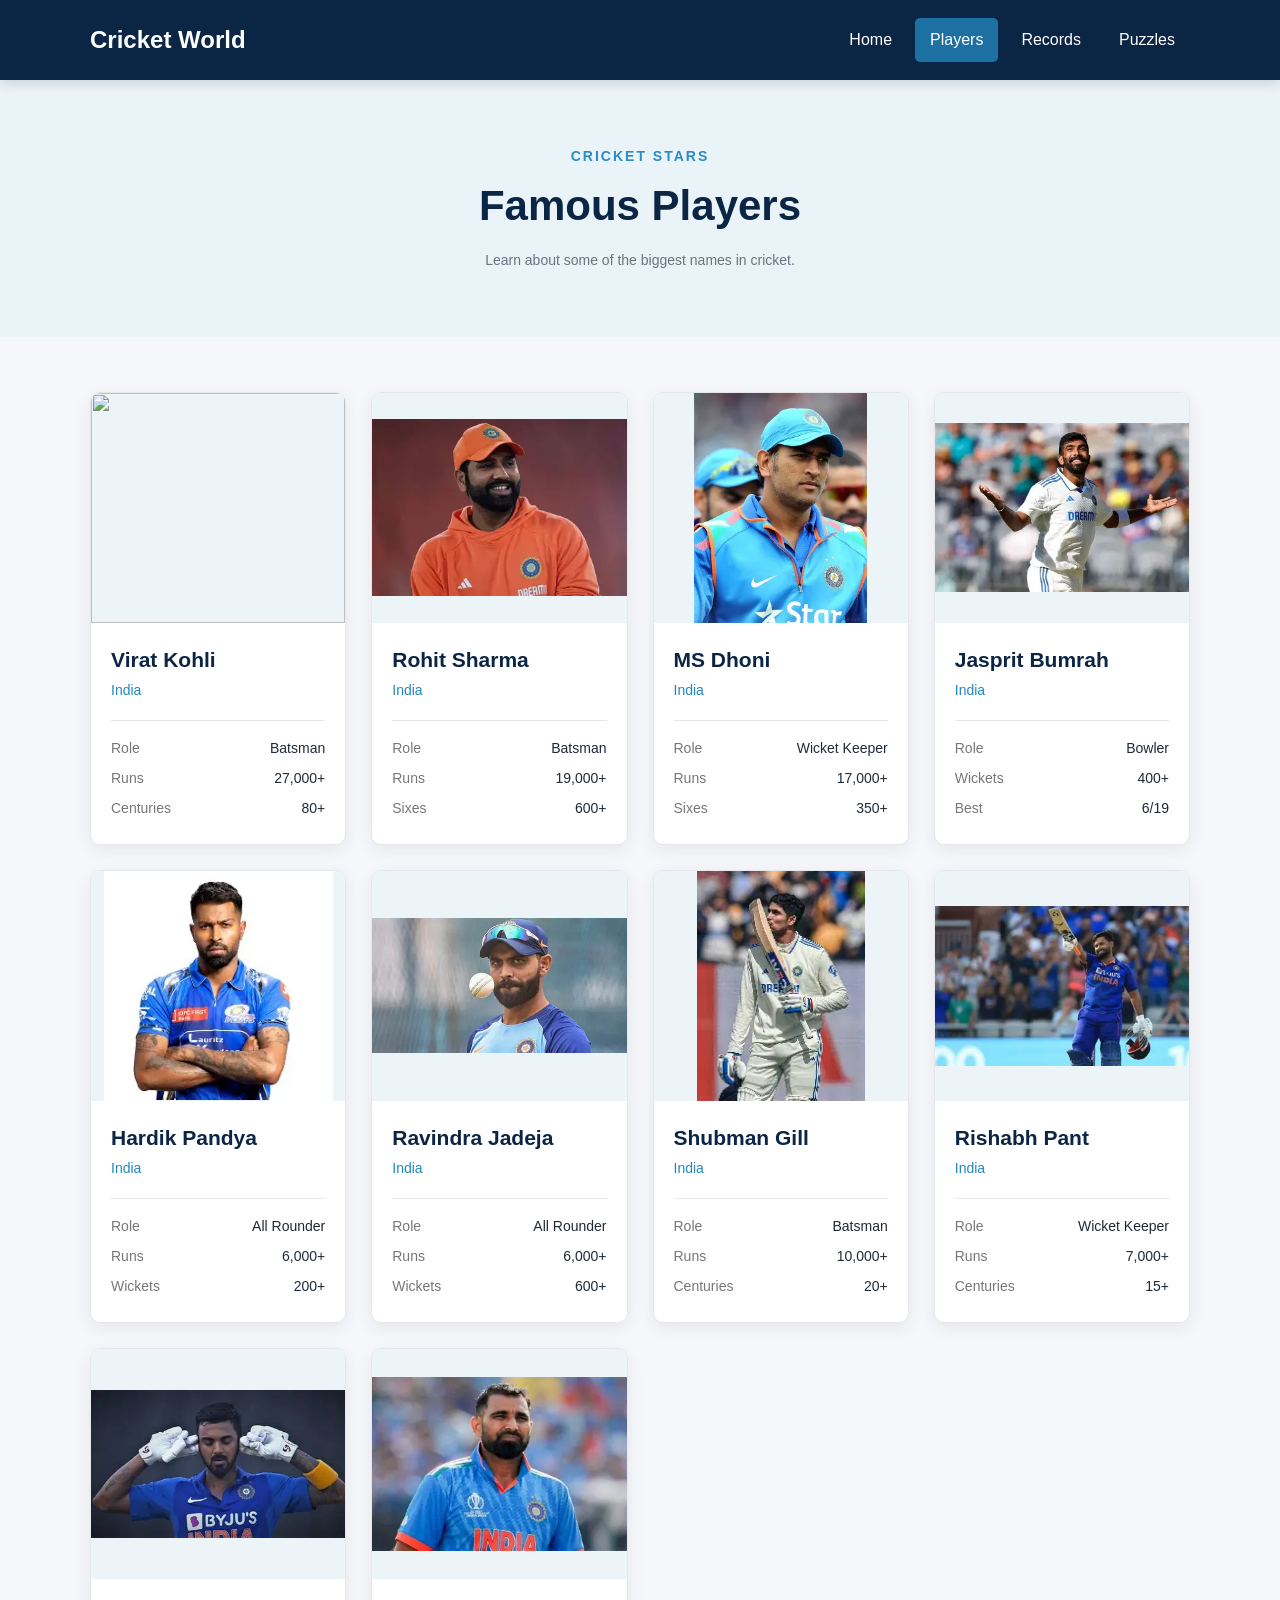
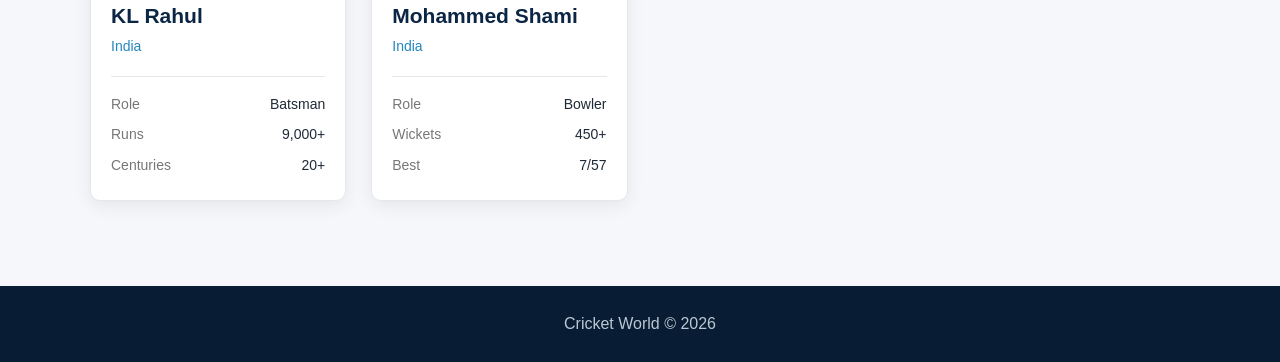
==== players.html @ af62dd67 "its Done broo!!" ====
<!DOCTYPE html>
<html>
<head>
    <title>Cricket Players</title>
    <meta name="viewport" content="width=device-width, initial-scale=1.0">
    <link rel="stylesheet" href="style.css">
</head>
<body>

    <nav class="navbar">
        <div class="nav-container">
            <h2>Cricket World</h2>

            <div class="nav-links">
                <a href="index.html">Home</a>
                <a href="players.html" class="active">Players</a>
                <a href="records.html">Records</a>
                <a href="puzzles.html">Puzzles</a>
            </div>
        </div>
    </nav>

    <section class="page-header">
        <p>CRICKET STARS</p>
        <h1>Famous Players</h1>
        <p>Learn about some of the biggest names in cricket.</p>
    </section>

    <main class="container">

        <div class="players-grid">

            <div class="player-card">
                <img src="https://documents.iplt20.com/ipl/IPLHeadshot2025/2.png">
                <div class="player-info">
                    <h2>Virat Kohli</h2>
                    <p class="country">India</p>
                    <div class="player-data">
                        <p><span>Role</span>Batsman</p>
                        <p><span>Runs</span>27,000+</p>
                        <p><span>Centuries</span>80+</p>
                    </div>
                </div>
            </div>

            <div class="player-card">
                <img src="OIP (1).webp">
                <div class="player-info">
                    <h2>Rohit Sharma</h2>
                    <p class="country">India</p>
                    <div class="player-data">
                        <p><span>Role</span>Batsman</p>
                        <p><span>Runs</span>19,000+</p>
                        <p><span>Sixes</span>600+</p>
                    </div>
                </div>
            </div>

            <div class="player-card">
                <img src="OIP.webp">
                <div class="player-info">
                    <h2>MS Dhoni</h2>
                    <p class="country">India</p>
                    <div class="player-data">
                        <p><span>Role</span>Wicket Keeper</p>
                        <p><span>Runs</span>17,000+</p>
                        <p><span>Sixes</span>350+</p>
                    </div>
                </div>
            </div>

            <div class="player-card">
                <img src="Bumrah.webp">
                <div class="player-info">
                    <h2>Jasprit Bumrah</h2>
                    <p class="country">India</p>
                    <div class="player-data">
                        <p><span>Role</span>Bowler</p>
                        <p><span>Wickets</span>400+</p>
                        <p><span>Best</span>6/19</p>
                    </div>
                </div>
            </div>

            <div class="player-card">
                <img src="Pandya.webp">
                <div class="player-info">
                    <h2>Hardik Pandya</h2>
                    <p class="country">India</p>
                    <div class="player-data">
                        <p><span>Role</span>All Rounder</p>
                        <p><span>Runs</span>6,000+</p>
                        <p><span>Wickets</span>200+</p>
                    </div>
                </div>
            </div>

            <div class="player-card">
                <img src="RavindraJadeja.webp">
                <div class="player-info">
                    <h2>Ravindra Jadeja</h2>
                    <p class="country">India</p>
                    <div class="player-data">
                        <p><span>Role</span>All Rounder</p>
                        <p><span>Runs</span>6,000+</p>
                        <p><span>Wickets</span>600+</p>
                    </div>
                </div>
            </div>

            <div class="player-card">
                <img src="Gill.webp">
                <div class="player-info">
                    <h2>Shubman Gill</h2>
                    <p class="country">India</p>
                    <div class="player-data">
                        <p><span>Role</span>Batsman</p>
                        <p><span>Runs</span>10,000+</p>
                        <p><span>Centuries</span>20+</p>
                    </div>
                </div>
            </div>

            <div class="player-card">
                <img src="Rishabh.webp">
                <div class="player-info">
                    <h2>Rishabh Pant</h2>
                    <p class="country">India</p>
                    <div class="player-data">
                        <p><span>Role</span>Wicket Keeper</p>
                        <p><span>Runs</span>7,000+</p>
                        <p><span>Centuries</span>15+</p>
                    </div>
                </div>
            </div>

            <div class="player-card">
                <img src="KlRahul.webp">
                <div class="player-info">
                    <h2>KL Rahul</h2>
                    <p class="country">India</p>
                    <div class="player-data">
                        <p><span>Role</span>Batsman</p>
                        <p><span>Runs</span>9,000+</p>
                        <p><span>Centuries</span>20+</p>
                    </div>
                </div>
            </div>

            <div class="player-card">
                <img src="Shami.webp">
                <div class="player-info">
                    <h2>Mohammed Shami</h2>
                    <p class="country">India</p>
                    <div class="player-data">
                        <p><span>Role</span>Bowler</p>
                        <p><span>Wickets</span>450+</p>
                        <p><span>Best</span>7/57</p>
                    </div>
                </div>
            </div>

        </div>

    </main>

    <footer>
        <p>Cricket World © 2026</p>
    </footer>

</body>
</html>
---- style.css ----
* {
    box-sizing: border-box;
    margin: 0;
    padding: 0;
}

body {
    font-family: Arial, sans-serif;
    background: #f5f7fa;
    color: #1f2937;
    line-height: 1.6;
}

.navbar {
    background: #0b2545;
    color: white;
    position: sticky;
    top: 0;
    z-index: 100;
    box-shadow: 0 3px 12px rgba(0, 0, 0, 0.15);
}

.nav-container {
    max-width: 1150px;
    margin: auto;
    padding: 18px 25px;
    display: flex;
    align-items: center;
    justify-content: space-between;
}

.nav-container h2 {
    font-size: 24px;
}

.nav-links {
    display: flex;
    gap: 8px;
}

.nav-links a {
    color: white;
    text-decoration: none;
    padding: 9px 15px;
    border-radius: 5px;
    transition: 0.3s;
}

.nav-links a:hover,
.nav-links .active {
    background: #1d70a2;
}

.hero {
    min-height: 520px;
    background: linear-gradient(
        rgba(11, 37, 69, 0.88),
        rgba(11, 37, 69, 0.88)
    ),
    url("https://images.unsplash.com/photo-1531415074968-036ba1b575da?auto=format&fit=crop&w=1600&q=80");

    background-size: cover;
    background-position: center;
    display: flex;
    align-items: center;
    justify-content: center;
    text-align: center;
    color: white;
    padding: 40px 20px;
}

.hero-content {
    max-width: 700px;
}

.small-title,
.section-heading p,
.page-header p {
    color: #2b8bc6;
    font-size: 14px;
    font-weight: bold;
    letter-spacing: 2px;
}

.hero .small-title {
    color: #78c5ef;
}

.hero h1 {
    font-size: 58px;
    margin: 10px 0;
}

.hero p:not(.small-title) {
    font-size: 18px;
    margin-bottom: 30px;
}

.button {
    display: inline-block;
    background: #2387bd;
    color: white;
    text-decoration: none;
    padding: 13px 25px;
    border-radius: 5px;
    font-weight: bold;
    transition: 0.3s;
}

.button:hover {
    background: #176b98;
}

.section {
    max-width: 1150px;
    margin: auto;
    padding: 70px 25px;
}

.section-heading {
    text-align: center;
    margin-bottom: 40px;
}

.section-heading h2 {
    font-size: 34px;
    margin-top: 5px;
}

.home-cards {
    display: grid;
    grid-template-columns: repeat(3, 1fr);
    gap: 25px;
}

.home-card {
    background: white;
    padding: 35px;
    border-radius: 10px;
    border: 1px solid #e5e7eb;
    box-shadow: 0 5px 20px rgba(0, 0, 0, 0.06);
    transition: 0.3s;
}

.home-card:hover {
    transform: translateY(-5px);
    box-shadow: 0 10px 25px rgba(0, 0, 0, 0.1);
}

.card-number {
    color: #2387bd;
    font-size: 14px;
    font-weight: bold;
    margin-bottom: 15px;
}

.home-card h3 {
    font-size: 24px;
    margin-bottom: 12px;
}

.home-card p {
    color: #6b7280;
    margin-bottom: 20px;
}

.home-card a {
    color: #176b98;
    text-decoration: none;
    font-weight: bold;
}

.page-header {
    background: #eaf3f8;
    text-align: center;
    padding: 65px 20px;
}

.page-header h1 {
    font-size: 42px;
    color: #0b2545;
    margin: 5px 0 10px;
}

.page-header > p:last-child {
    color: #6b7280;
    letter-spacing: 0;
    font-weight: normal;
}

.container {
    max-width: 1150px;
    margin: auto;
    padding: 55px 25px;
}

.players-grid {
    display: grid;
    grid-template-columns: repeat(4, 1fr);
    gap: 25px;
}

.player-card {
    background: white;
    border-radius: 10px;
    overflow: hidden;
    border: 1px solid #e5e7eb;
    box-shadow: 0 5px 18px rgba(0, 0, 0, 0.07);
    transition: 0.3s;
}

.player-card:hover {
    transform: translateY(-5px);
    box-shadow: 0 10px 25px rgba(0, 0, 0, 0.12);
}

.player-card img {
    width: 100%;
    height: 230px;
    object-fit: contain;
    background: #edf4f8;
    display: block;
}

.player-info {
    padding: 20px;
}

.player-info h2 {
    font-size: 21px;
    color: #0b2545;
    margin-bottom: 3px;
}

.country {
    color: #2387bd;
    font-size: 14px;
    margin-bottom: 18px;
}

.player-data {
    border-top: 1px solid #e5e7eb;
    padding-top: 12px;
}

.player-data p {
    display: flex;
    justify-content: space-between;
    font-size: 14px;
    padding: 4px 0;
}

.player-data span {
    color: #777;
}

.records-grid {
    display: grid;
    grid-template-columns: repeat(3, 1fr);
    gap: 25px;
}

.record-card {
    background: white;
    padding: 30px;
    border-radius: 10px;
    border: 1px solid #e5e7eb;
    box-shadow: 0 5px 18px rgba(0, 0, 0, 0.06);
    min-height: 220px;
}

.record-card span {
    color: #2387bd;
    font-weight: bold;
}

.record-card h2 {
    font-size: 21px;
    color: #0b2545;
    margin: 20px 0 8px;
}

.record-card h3 {
    color: #2387bd;
    margin-bottom: 10px;
}

.record-card p {
    color: #6b7280;
}

.stats-section {
    margin-top: 45px;
    display: grid;
    grid-template-columns: repeat(4, 1fr);
    background: #0b2545;
    color: white;
    border-radius: 10px;
    overflow: hidden;
}

.stat {
    text-align: center;
    padding: 30px 15px;
    border-right: 1px solid rgba(255, 255, 255, 0.15);
}

.stat:last-child {
    border-right: none;
}

.stat h2 {
    font-size: 32px;
    color: #78c5ef;
}

.stat p {
    font-size: 14px;
    color: #d5e3ec;
}

.puzzles-grid {
    display: grid;
    grid-template-columns: repeat(2, 1fr);
    gap: 25px;
}

.puzzle-card {
    background: white;
    padding: 30px;
    border-radius: 10px;
    border: 1px solid #e5e7eb;
    box-shadow: 0 5px 18px rgba(0, 0, 0, 0.06);
}

.question-number {
    color: #2387bd;
    font-size: 14px;
    font-weight: bold;
    margin-bottom: 15px;
}

.puzzle-card h2 {
    color: #0b2545;
    font-size: 21px;
    margin-bottom: 20px;
}

.options {
    display: grid;
    gap: 8px;
}

.options p {
    background: #f5f7fa;
    padding: 10px 15px;
    border-radius: 5px;
    color: #4b5563;
    transition: 0.2s;
}

.options p:hover {
    background: #e5f2f9;
    color: #0b5b82;
}

footer {
    background: #081c33;
    color: #b9c8d4;
    text-align: center;
    padding: 25px;
    margin-top: 30px;
}

@media (max-width: 1000px) {

    .players-grid {
        grid-template-columns: repeat(3, 1fr);
    }

    .records-grid {
        grid-template-columns: repeat(2, 1fr);
    }

    .home-cards {
        grid-template-columns: repeat(2, 1fr);
    }
}

@media (max-width: 750px) {

    .nav-container {
        flex-direction: column;
        gap: 15px;
    }

    .nav-links {
        flex-wrap: wrap;
        justify-content: center;
    }

    .nav-links a {
        padding: 8px 10px;
        font-size: 14px;
    }

    .hero {
        min-height: 450px;
    }

    .hero h1 {
        font-size: 42px;
    }

    .page-header h1 {
        font-size: 34px;
    }

    .players-grid {
        grid-template-columns: repeat(2, 1fr);
    }

    .records-grid {
        grid-template-columns: 1fr;
    }

    .puzzles-grid {
        grid-template-columns: 1fr;
    }

    .stats-section {
        grid-template-columns: repeat(2, 1fr);
    }

    .stat {
        border-bottom: 1px solid rgba(255, 255, 255, 0.15);
    }
}

@media (max-width: 500px) {

    .nav-container {
        padding: 15px;
    }

    .nav-container h2 {
        font-size: 21px;
    }

    .nav-links {
        width: 100%;
        gap: 3px;
    }

    .nav-links a {
        flex: 1;
        text-align: center;
        padding: 8px 5px;
        font-size: 13px;
    }

    .hero {
        min-height: 400px;
        padding: 30px 15px;
    }

    .hero h1 {
        font-size: 36px;
    }

    .hero p:not(.small-title) {
        font-size: 16px;
    }

    .section {
        padding: 50px 15px;
    }

    .section-heading h2 {
        font-size: 28px;
    }

    .home-cards {
        grid-template-columns: 1fr;
    }

    .container {
        padding: 35px 15px;
    }

    .players-grid {
        grid-template-columns: 1fr;
    }

    .player-card img {
        height: 250px;
    }

    .stats-section {
        grid-template-columns: 1fr 1fr;
    }

    .stat {
        padding: 22px 10px;
    }

    .stat h2 {
        font-size: 25px;
    }

    .puzzle-card,
    .record-card {
        padding: 22px;
    }
}
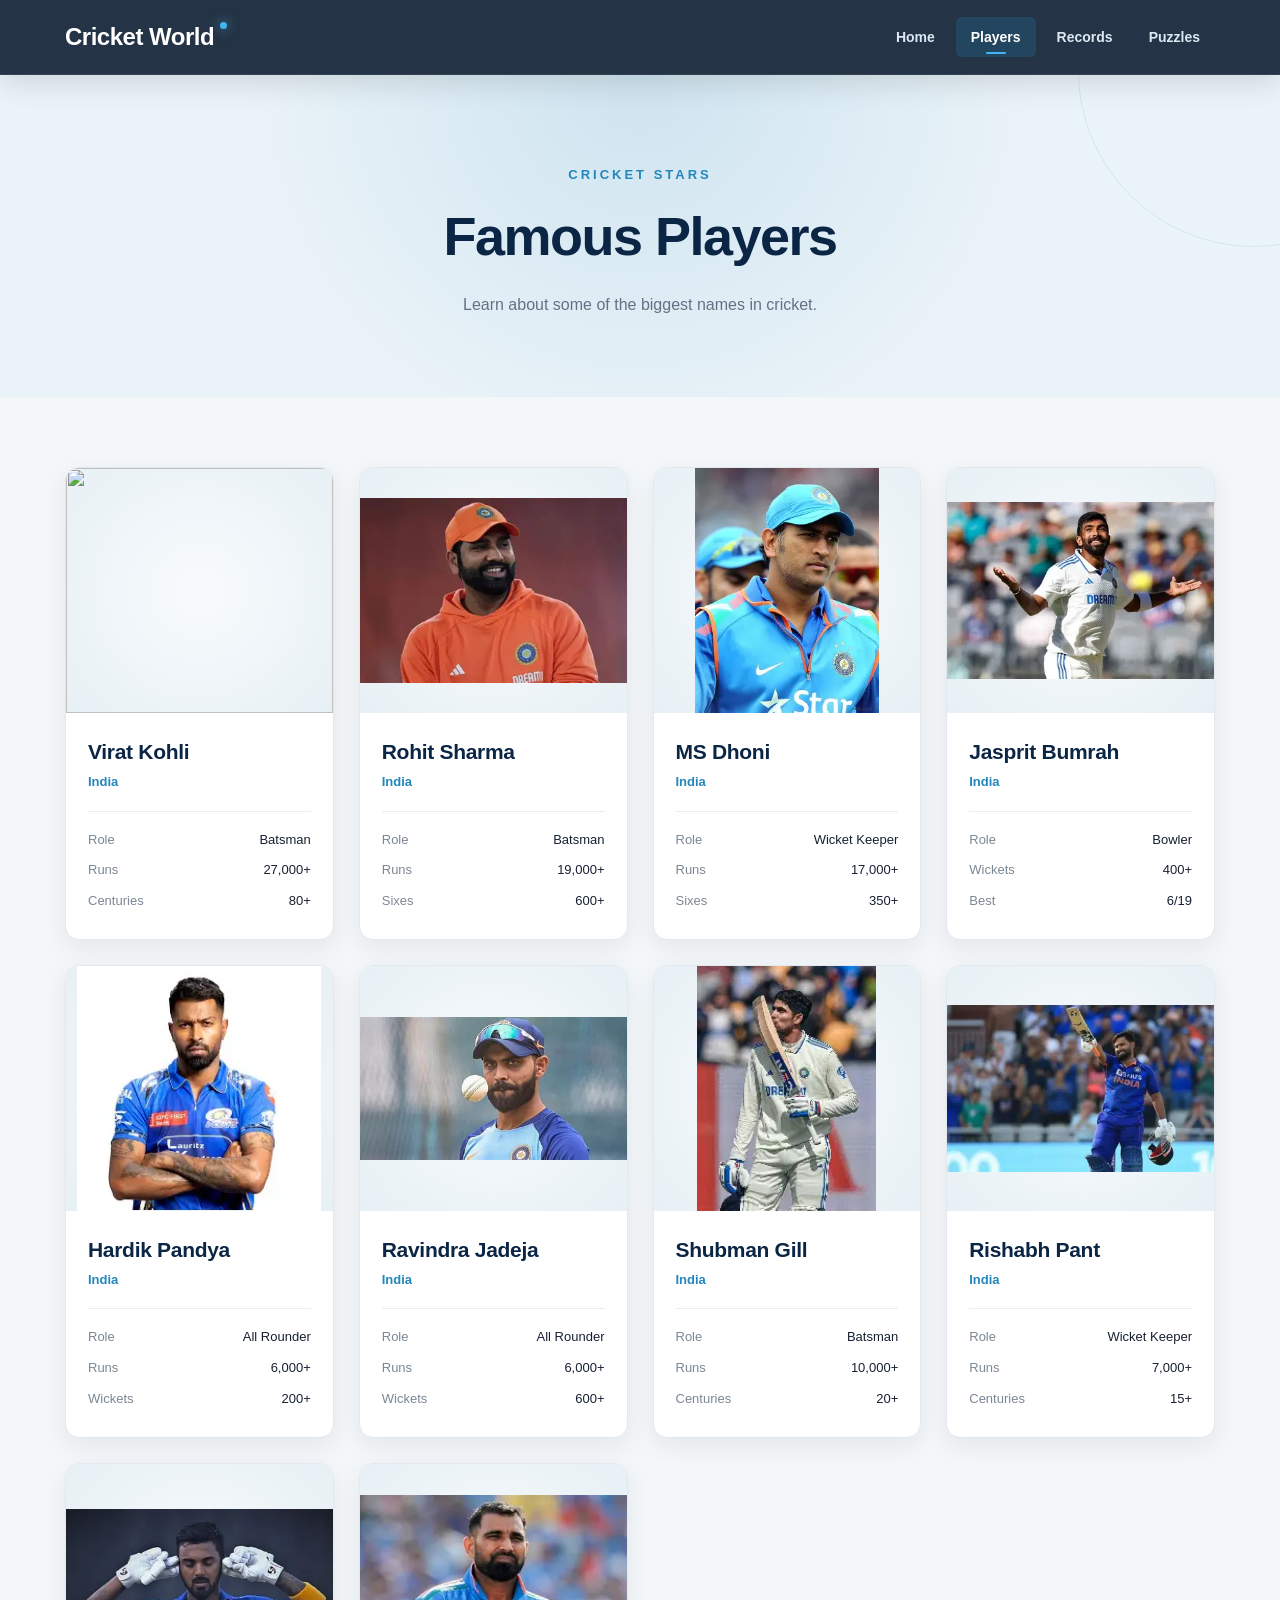
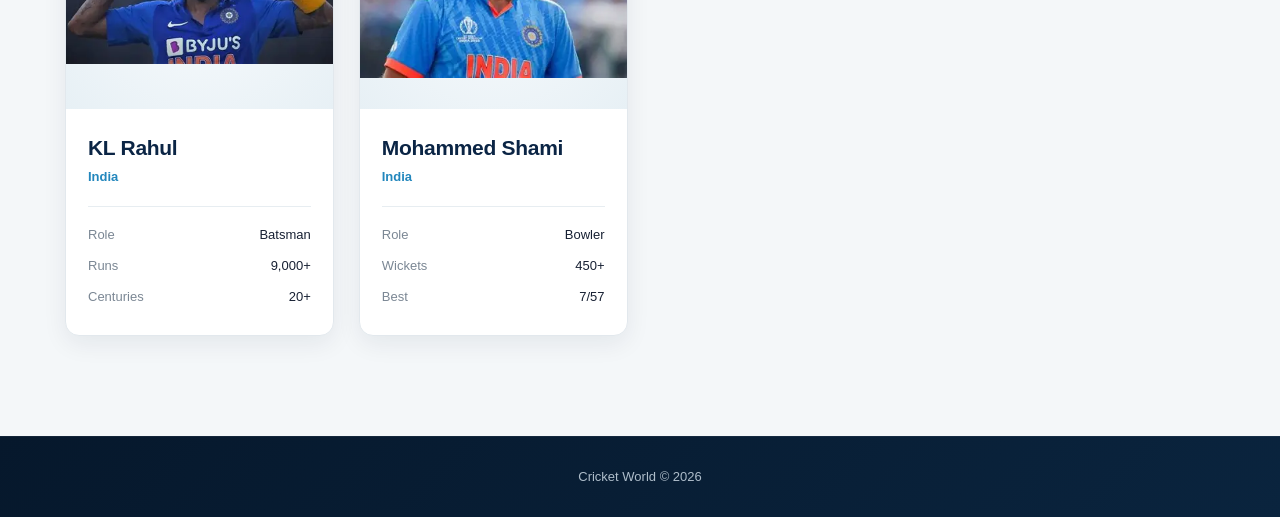
==== commit 0f83cc9f: "its updated version!!" ====
--- a/players.html
+++ b/players.html
@@ -167,6 +167,6 @@
     <footer>
         <p>Cricket World © 2026</p>
     </footer>
-
+<script src="script.js"></script>
 </body>
 </html>
--- a/style.css
+++ b/style.css
@@ -1,308 +1,754 @@
+
 * {
     box-sizing: border-box;
     margin: 0;
     padding: 0;
 }
 
+html {
+    scroll-behavior: smooth;
+}
+
 body {
     font-family: Arial, sans-serif;
-    background: #f5f7fa;
-    color: #1f2937;
+    background: #f4f7f9;
+    color: #172033;
     line-height: 1.6;
+    overflow-x: hidden;
+}
+
+::selection {
+    background: #2387bd;
+    color: white;
 }
 
 .navbar {
-    background: #0b2545;
-    color: white;
     position: sticky;
     top: 0;
-    z-index: 100;
-    box-shadow: 0 3px 12px rgba(0, 0, 0, 0.15);
+    z-index: 1000;
+
+    background: rgba(7, 24, 44, 0.88);
+    backdrop-filter: blur(14px);
+    -webkit-backdrop-filter: blur(14px);
+
+    border-bottom: 1px solid rgba(255, 255, 255, 0.08);
+
+    box-shadow: 0 8px 30px rgba(0, 0, 0, 0.12);
 }
 
 .nav-container {
-    max-width: 1150px;
+    max-width: 1200px;
     margin: auto;
-    padding: 18px 25px;
+    padding: 17px 25px;
+
     display: flex;
     align-items: center;
     justify-content: space-between;
 }
 
 .nav-container h2 {
+    color: white;
     font-size: 24px;
+    letter-spacing: -0.5px;
+    position: relative;
+}
+
+.nav-container h2::after {
+    content: "";
+    position: absolute;
+    width: 7px;
+    height: 7px;
+    background: #42b5ed;
+    border-radius: 50%;
+    right: -13px;
+    top: 4px;
+    box-shadow: 0 0 12px rgba(66, 181, 237, 0.8);
 }
 
 .nav-links {
     display: flex;
-    gap: 8px;
+    align-items: center;
+    gap: 6px;
 }
 
 .nav-links a {
+    position: relative;
+
+    color: #dce9f2;
+    text-decoration: none;
+
+    padding: 9px 15px;
+    border-radius: 6px;
+
+    font-size: 14px;
+    font-weight: 600;
+
+    transition:
+        color 0.3s ease,
+        background 0.3s ease,
+        transform 0.3s ease;
+}
+
+.nav-links a::after {
+    content: "";
+
+    position: absolute;
+    left: 50%;
+    bottom: 3px;
+
+    width: 0;
+    height: 2px;
+
+    background: #42b5ed;
+    border-radius: 10px;
+
+    transform: translateX(-50%);
+    transition: width 0.3s ease;
+}
+
+.nav-links a:hover {
     color: white;
-    text-decoration: none;
-    padding: 9px 15px;
-    border-radius: 5px;
-    transition: 0.3s;
-}
-
-.nav-links a:hover,
+    background: rgba(255, 255, 255, 0.07);
+}
+
+.nav-links a:hover::after {
+    width: 20px;
+}
+
 .nav-links .active {
-    background: #1d70a2;
+    color: white;
+    background: rgba(35, 135, 189, 0.22);
+}
+
+.nav-links .active::after {
+    width: 20px;
 }
 
 .hero {
-    min-height: 520px;
-    background: linear-gradient(
-        rgba(11, 37, 69, 0.88),
-        rgba(11, 37, 69, 0.88)
-    ),
-    url("https://images.unsplash.com/photo-1531415074968-036ba1b575da?auto=format&fit=crop&w=1600&q=80");
+    min-height: 600px;
+
+    position: relative;
+    isolation: isolate;
+
+    background:
+        linear-gradient(
+            90deg,
+            rgba(5, 20, 38, 0.72),
+            rgba(5, 20, 38, 0.35),
+            rgba(5, 20, 38, 0.62)
+        ),
+        url("Pitchh.webp");
 
     background-size: cover;
     background-position: center;
+    background-repeat: no-repeat;
+
     display: flex;
     align-items: center;
     justify-content: center;
+
     text-align: center;
     color: white;
-    padding: 40px 20px;
+
+    padding: 60px 20px;
+
+    overflow: hidden;
+
+    animation: heroAppear 1s ease both;
+}
+
+.hero::before {
+    content: "";
+
+    position: absolute;
+    inset: 0;
+
+    background:
+        radial-gradient(
+            circle at center,
+            transparent 15%,
+            rgba(3, 14, 28, 0.22) 70%,
+            rgba(3, 14, 28, 0.5)
+        );
+
+    z-index: -1;
+}
+
+.hero::after {
+    content: "";
+
+    position: absolute;
+    left: 0;
+    right: 0;
+    bottom: 0;
+
+    height: 160px;
+
+    background: linear-gradient(
+        transparent,
+        #f4f7f9
+    );
+
+    z-index: -1;
 }
 
 .hero-content {
-    max-width: 700px;
-}
-
-.small-title,
-.section-heading p,
-.page-header p {
-    color: #2b8bc6;
-    font-size: 14px;
+    max-width: 800px;
+
+    animation: heroContent 1s ease 0.15s both;
+}
+
+.small-title {
+    color: #75d0ff;
+    font-size: 13px;
     font-weight: bold;
-    letter-spacing: 2px;
-}
-
-.hero .small-title {
-    color: #78c5ef;
+    letter-spacing: 4px;
+    margin-bottom: 12px;
 }
 
 .hero h1 {
-    font-size: 58px;
-    margin: 10px 0;
+    font-size: clamp(46px, 7vw, 78px);
+    line-height: 1;
+    letter-spacing: -2px;
+    margin-bottom: 22px;
+
+    text-shadow:
+        0 5px 30px rgba(0, 0, 0, 0.35);
 }
 
 .hero p:not(.small-title) {
+    max-width: 620px;
+    margin: 0 auto 32px;
+
+    color: #e5eef4;
     font-size: 18px;
-    margin-bottom: 30px;
-}
-
+    line-height: 1.7;
+}
 .button {
+    position: relative;
     display: inline-block;
+
+    overflow: hidden;
+
     background: #2387bd;
     color: white;
+
     text-decoration: none;
-    padding: 13px 25px;
-    border-radius: 5px;
+
+    padding: 14px 28px;
+    border-radius: 7px;
+
     font-weight: bold;
-    transition: 0.3s;
+    font-size: 15px;
+
+    box-shadow:
+        0 8px 25px rgba(35, 135, 189, 0.3);
+
+    transition:
+        transform 0.3s ease,
+        box-shadow 0.3s ease,
+        background 0.3s ease;
+}
+
+.button::before {
+    content: "";
+
+    position: absolute;
+
+    top: 0;
+    left: -100%;
+
+    width: 100%;
+    height: 100%;
+
+    background: linear-gradient(
+        90deg,
+        transparent,
+        rgba(255, 255, 255, 0.22),
+        transparent
+    );
+
+    transition: left 0.5s ease;
 }
 
 .button:hover {
-    background: #176b98;
+    background: #2b9bd3;
+
+    transform: translateY(-4px);
+
+    box-shadow:
+        0 14px 35px rgba(35, 135, 189, 0.4);
+}
+
+.button:hover::before {
+    left: 100%;
 }
 
 .section {
-    max-width: 1150px;
+    max-width: 1200px;
     margin: auto;
-    padding: 70px 25px;
+    padding: 85px 25px;
 }
 
 .section-heading {
     text-align: center;
-    margin-bottom: 40px;
+    margin-bottom: 48px;
+}
+
+.section-heading p,
+.page-header > p:first-child {
+    color: #2387bd;
+
+    font-size: 13px;
+    font-weight: bold;
+
+    letter-spacing: 3px;
 }
 
 .section-heading h2 {
-    font-size: 34px;
-    margin-top: 5px;
-}
+    color: #0b2545;
+
+    font-size: clamp(30px, 4vw, 42px);
+
+    margin-top: 8px;
+    letter-spacing: -1px;
+}
+
 
 .home-cards {
     display: grid;
     grid-template-columns: repeat(3, 1fr);
-    gap: 25px;
+    gap: 28px;
 }
 
 .home-card {
-    background: white;
-    padding: 35px;
-    border-radius: 10px;
-    border: 1px solid #e5e7eb;
-    box-shadow: 0 5px 20px rgba(0, 0, 0, 0.06);
-    transition: 0.3s;
+    position: relative;
+
+    background: rgba(255, 255, 255, 0.95);
+
+    padding: 36px;
+
+    border-radius: 14px;
+
+    border: 1px solid #e3e9ee;
+
+    box-shadow:
+        0 10px 35px rgba(15, 35, 55, 0.06);
+
+    overflow: hidden;
+
+    transition:
+        transform 0.4s ease,
+        box-shadow 0.4s ease,
+        border-color 0.4s ease;
+}
+
+.home-card::before {
+    content: "";
+
+    position: absolute;
+
+    left: 0;
+    top: 0;
+
+    width: 100%;
+    height: 3px;
+
+    background: linear-gradient(
+        90deg,
+        #2387bd,
+        #62c6ef
+    );
+
+    transform: scaleX(0);
+    transform-origin: left;
+
+    transition: transform 0.4s ease;
 }
 
 .home-card:hover {
-    transform: translateY(-5px);
-    box-shadow: 0 10px 25px rgba(0, 0, 0, 0.1);
+    transform: translateY(-9px);
+
+    border-color: #c8e5f3;
+
+    box-shadow:
+        0 20px 45px rgba(15, 35, 55, 0.12);
+}
+
+.home-card:hover::before {
+    transform: scaleX(1);
 }
 
 .card-number {
     color: #2387bd;
-    font-size: 14px;
+
+    font-size: 13px;
     font-weight: bold;
-    margin-bottom: 15px;
+
+    letter-spacing: 2px;
+
+    margin-bottom: 18px;
 }
 
 .home-card h3 {
-    font-size: 24px;
+    color: #0b2545;
+
+    font-size: 25px;
+
     margin-bottom: 12px;
 }
 
 .home-card p {
     color: #6b7280;
-    margin-bottom: 20px;
+
+    margin-bottom: 22px;
+
+    line-height: 1.7;
 }
 
 .home-card a {
     color: #176b98;
+
     text-decoration: none;
+
     font-weight: bold;
-}
+    font-size: 14px;
+
+    transition:
+        color 0.3s ease,
+        letter-spacing 0.3s ease;
+}
+
+.home-card a:hover {
+    color: #2387bd;
+    letter-spacing: 0.5px;
+}
+
 
 .page-header {
-    background: #eaf3f8;
+    position: relative;
+
+    background:
+        radial-gradient(
+            circle at 50% 0%,
+            rgba(35, 135, 189, 0.14),
+            transparent 55%
+        ),
+        #eaf3f8;
+
     text-align: center;
-    padding: 65px 20px;
+
+    padding: 90px 20px 80px;
+
+    overflow: hidden;
+}
+
+.page-header::after {
+    content: "";
+
+    position: absolute;
+
+    width: 350px;
+    height: 350px;
+
+    right: -150px;
+    top: -180px;
+
+    border-radius: 50%;
+
+    border: 1px solid rgba(35, 135, 189, 0.12);
 }
 
 .page-header h1 {
-    font-size: 42px;
     color: #0b2545;
-    margin: 5px 0 10px;
+
+    font-size: clamp(36px, 5vw, 54px);
+
+    margin: 7px 0 12px;
+
+    letter-spacing: -1.5px;
 }
 
 .page-header > p:last-child {
-    color: #6b7280;
+    color: #667085;
+
     letter-spacing: 0;
+
     font-weight: normal;
+
+    font-size: 16px;
 }
 
 .container {
-    max-width: 1150px;
+    max-width: 1200px;
+
     margin: auto;
-    padding: 55px 25px;
-}
+
+    padding: 70px 25px;
+}
+
 
 .players-grid {
     display: grid;
+
     grid-template-columns: repeat(4, 1fr);
+
     gap: 25px;
 }
 
+
 .player-card {
+    position: relative;
+
     background: white;
-    border-radius: 10px;
+
+    border-radius: 14px;
+
     overflow: hidden;
-    border: 1px solid #e5e7eb;
-    box-shadow: 0 5px 18px rgba(0, 0, 0, 0.07);
-    transition: 0.3s;
+
+    border: 1px solid #e2e8ed;
+
+    box-shadow:
+        0 8px 25px rgba(10, 30, 50, 0.07);
+
+    transition:
+        transform 0.45s cubic-bezier(0.2, 0.8, 0.2, 1),
+        box-shadow 0.45s ease,
+        border-color 0.45s ease;
+
+    animation: cardAppear 0.7s ease both;
 }
 
 .player-card:hover {
-    transform: translateY(-5px);
-    box-shadow: 0 10px 25px rgba(0, 0, 0, 0.12);
+    transform: translateY(-10px);
+
+    border-color: #b8dceb;
+
+    box-shadow:
+        0 22px 45px rgba(10, 30, 50, 0.14);
 }
 
 .player-card img {
     width: 100%;
-    height: 230px;
+    height: 245px;
+
     object-fit: contain;
-    background: #edf4f8;
+
+    background:
+        radial-gradient(
+            circle at center,
+            #f8fbfd,
+            #e7f0f5
+        );
+
     display: block;
+
+    transition:
+        transform 0.6s cubic-bezier(0.2, 0.8, 0.2, 1),
+        filter 0.5s ease;
+}
+
+.player-card:hover img {
+    transform: scale(1.08);
+
+    filter: brightness(1.04);
 }
 
 .player-info {
-    padding: 20px;
+    position: relative;
+
+    padding: 22px;
 }
 
 .player-info h2 {
+    color: #0b2545;
+
     font-size: 21px;
-    color: #0b2545;
+
     margin-bottom: 3px;
+
+    letter-spacing: -0.3px;
 }
 
 .country {
     color: #2387bd;
-    font-size: 14px;
+
+    font-size: 13px;
+
+    font-weight: bold;
+
     margin-bottom: 18px;
 }
 
 .player-data {
-    border-top: 1px solid #e5e7eb;
-    padding-top: 12px;
+    border-top: 1px solid #e7edf1;
+
+    padding-top: 13px;
 }
 
 .player-data p {
     display: flex;
+
     justify-content: space-between;
-    font-size: 14px;
-    padding: 4px 0;
+
+    gap: 15px;
+
+    font-size: 13px;
+
+    padding: 5px 0;
+
+    transition:
+        color 0.25s ease,
+        transform 0.25s ease;
+}
+
+.player-card:hover .player-data p {
+    transform: translateX(2px);
 }
 
 .player-data span {
-    color: #777;
+    color: #7b8794;
 }
 
 .records-grid {
     display: grid;
+
     grid-template-columns: repeat(3, 1fr);
+
     gap: 25px;
 }
 
 .record-card {
+    position: relative;
+
     background: white;
-    padding: 30px;
-    border-radius: 10px;
-    border: 1px solid #e5e7eb;
-    box-shadow: 0 5px 18px rgba(0, 0, 0, 0.06);
-    min-height: 220px;
+
+    padding: 32px;
+
+    border-radius: 14px;
+
+    border: 1px solid #e3e9ee;
+
+    box-shadow:
+        0 8px 25px rgba(10, 30, 50, 0.06);
+
+    min-height: 235px;
+
+    overflow: hidden;
+
+    transition:
+        transform 0.4s ease,
+        box-shadow 0.4s ease,
+        border-color 0.4s ease;
+}
+
+.record-card::after {
+    content: "";
+
+    position: absolute;
+
+    width: 100px;
+    height: 100px;
+
+    right: -45px;
+    bottom: -45px;
+
+    border-radius: 50%;
+
+    background: rgba(35, 135, 189, 0.08);
+
+    transition:
+        transform 0.5s ease,
+        background 0.5s ease;
+}
+
+.record-card:hover {
+    transform: translateY(-8px);
+
+    border-color: #c4e3f1;
+
+    box-shadow:
+        0 20px 40px rgba(10, 30, 50, 0.11);
+}
+
+.record-card:hover::after {
+    transform: scale(2.4);
+
+    background: rgba(35, 135, 189, 0.05);
 }
 
 .record-card span {
     color: #2387bd;
+
     font-weight: bold;
+
+    font-size: 13px;
+
+    letter-spacing: 2px;
 }
 
 .record-card h2 {
+    color: #0b2545;
+
     font-size: 21px;
-    color: #0b2545;
+
     margin: 20px 0 8px;
 }
 
 .record-card h3 {
     color: #2387bd;
+
+    font-size: 16px;
+
     margin-bottom: 10px;
 }
 
 .record-card p {
     color: #6b7280;
+
+    font-size: 14px;
 }
 
 .stats-section {
-    margin-top: 45px;
+    margin-top: 55px;
+
     display: grid;
+
     grid-template-columns: repeat(4, 1fr);
-    background: #0b2545;
+
+    background:
+        linear-gradient(
+            135deg,
+            #081f39,
+            #0b3154
+        );
+
     color: white;
-    border-radius: 10px;
+
+    border-radius: 16px;
+
     overflow: hidden;
+
+    box-shadow:
+        0 20px 45px rgba(8, 31, 57, 0.18);
 }
 
 .stat {
+    position: relative;
+
     text-align: center;
-    padding: 30px 15px;
-    border-right: 1px solid rgba(255, 255, 255, 0.15);
+
+    padding: 34px 15px;
+
+    border-right: 1px solid rgba(255, 255, 255, 0.1);
+
+    transition:
+        background 0.35s ease,
+        transform 0.35s ease;
+}
+
+.stat:hover {
+    background: rgba(255, 255, 255, 0.04);
 }
 
 .stat:last-child {
@@ -310,67 +756,210 @@
 }
 
 .stat h2 {
-    font-size: 32px;
-    color: #78c5ef;
+    font-size: 36px;
+
+    color: #72cdf5;
+
+    letter-spacing: -1px;
+
+    margin-bottom: 4px;
 }
 
 .stat p {
-    font-size: 14px;
-    color: #d5e3ec;
-}
+    font-size: 13px;
+
+    color: #d2e1eb;
+}
+
 
 .puzzles-grid {
     display: grid;
+
     grid-template-columns: repeat(2, 1fr);
+
     gap: 25px;
 }
 
 .puzzle-card {
+    position: relative;
+
     background: white;
-    padding: 30px;
-    border-radius: 10px;
-    border: 1px solid #e5e7eb;
-    box-shadow: 0 5px 18px rgba(0, 0, 0, 0.06);
+
+    padding: 32px;
+
+    border-radius: 14px;
+
+    border: 1px solid #e3e9ee;
+
+    box-shadow:
+        0 8px 25px rgba(10, 30, 50, 0.06);
+
+    overflow: hidden;
+
+    transition:
+        transform 0.4s ease,
+        box-shadow 0.4s ease,
+        border-color 0.4s ease;
+}
+
+.puzzle-card::before {
+    content: "";
+
+    position: absolute;
+
+    left: 0;
+    top: 0;
+
+    width: 3px;
+    height: 100%;
+
+    background: linear-gradient(
+        #2387bd,
+        #62c6ef
+    );
+
+    transform: scaleY(0);
+
+    transform-origin: top;
+
+    transition: transform 0.4s ease;
+}
+
+.puzzle-card:hover {
+    transform: translateY(-7px);
+
+    border-color: #c5e3f0;
+
+    box-shadow:
+        0 18px 40px rgba(10, 30, 50, 0.1);
+}
+
+.puzzle-card:hover::before {
+    transform: scaleY(1);
 }
 
 .question-number {
     color: #2387bd;
-    font-size: 14px;
+
+    font-size: 13px;
+
     font-weight: bold;
+
+    letter-spacing: 1px;
+
     margin-bottom: 15px;
 }
 
 .puzzle-card h2 {
     color: #0b2545;
+
     font-size: 21px;
-    margin-bottom: 20px;
+
+    line-height: 1.4;
+
+    margin-bottom: 22px;
 }
 
 .options {
     display: grid;
-    gap: 8px;
+
+    gap: 9px;
 }
 
 .options p {
-    background: #f5f7fa;
-    padding: 10px 15px;
-    border-radius: 5px;
+    position: relative;
+
+    background: #f5f8fa;
+
+    border: 1px solid transparent;
+
+    padding: 11px 15px;
+
+    border-radius: 7px;
+
     color: #4b5563;
-    transition: 0.2s;
+
+    font-size: 14px;
+
+    cursor: pointer;
+
+    transition:
+        transform 0.25s ease,
+        background 0.25s ease,
+        border-color 0.25s ease,
+        color 0.25s ease;
 }
 
 .options p:hover {
-    background: #e5f2f9;
+    background: #eaf6fc;
+
+    border-color: #b9dfee;
+
     color: #0b5b82;
-}
+
+    transform: translateX(6px);
+}
+
 
 footer {
-    background: #081c33;
-    color: #b9c8d4;
+    background:
+        linear-gradient(
+            135deg,
+            #06182c,
+            #0a243e
+        );
+
+    color: #aebdca;
+
     text-align: center;
-    padding: 25px;
+
+    padding: 30px 20px;
+
     margin-top: 30px;
-}
+
+    border-top: 1px solid rgba(255, 255, 255, 0.05);
+}
+
+footer p {
+    font-size: 13px;
+}
+
+
+@keyframes heroAppear {
+    from {
+        opacity: 0;
+    }
+
+    to {
+        opacity: 1;
+    }
+}
+
+@keyframes heroContent {
+    from {
+        opacity: 0;
+        transform: translateY(25px);
+    }
+
+    to {
+        opacity: 1;
+        transform: translateY(0);
+    }
+}
+
+@keyframes cardAppear {
+    from {
+        opacity: 0;
+        transform: translateY(20px);
+    }
+
+    to {
+        opacity: 1;
+        transform: translateY(0);
+    }
+}
+
+
 
 @media (max-width: 1000px) {
 
@@ -385,131 +974,209 @@
     .home-cards {
         grid-template-columns: repeat(2, 1fr);
     }
+
+    .hero {
+        min-height: 560px;
+    }
 }
 
 @media (max-width: 750px) {
 
     .nav-container {
         flex-direction: column;
+
         gap: 15px;
+
+        padding: 15px 20px;
     }
 
     .nav-links {
         flex-wrap: wrap;
+
         justify-content: center;
     }
 
     .nav-links a {
-        padding: 8px 10px;
-        font-size: 14px;
+        padding: 8px 11px;
+
+        font-size: 13px;
+    }
+
+    .hero {
+        min-height: 500px;
+
+        padding: 50px 20px;
+
+        background-position: center;
+    }
+
+    .hero h1 {
+        font-size: 48px;
+
+        letter-spacing: -1.5px;
+    }
+
+    .hero p:not(.small-title) {
+        font-size: 16px;
+    }
+
+    .page-header {
+        padding: 70px 20px;
+    }
+
+    .players-grid {
+        grid-template-columns: repeat(2, 1fr);
+    }
+
+    .records-grid {
+        grid-template-columns: 1fr;
+    }
+
+    .puzzles-grid {
+        grid-template-columns: 1fr;
+    }
+
+    .stats-section {
+        grid-template-columns: repeat(2, 1fr);
+    }
+
+    .stat {
+        border-bottom: 1px solid rgba(255, 255, 255, 0.1);
+    }
+
+    .stat:nth-child(2) {
+        border-right: none;
+    }
+
+    .section {
+        padding: 65px 20px;
+    }
+
+    .container {
+        padding: 50px 20px;
+    }
+}
+@media (max-width: 500px) {
+
+    .nav-container {
+        padding: 14px 15px;
+    }
+
+    .nav-container h2 {
+        font-size: 21px;
+    }
+
+    .nav-links {
+        width: 100%;
+
+        gap: 3px;
+    }
+
+    .nav-links a {
+        flex: 1;
+
+        text-align: center;
+
+        padding: 8px 4px;
+
+        font-size: 12px;
     }
 
     .hero {
         min-height: 450px;
+
+        padding: 40px 15px;
     }
 
     .hero h1 {
-        font-size: 42px;
-    }
-
-    .page-header h1 {
-        font-size: 34px;
+        font-size: 39px;
+    }
+
+    .hero p:not(.small-title) {
+        font-size: 15px;
+
+        line-height: 1.6;
+    }
+
+    .small-title {
+        font-size: 11px;
+
+        letter-spacing: 3px;
+    }
+
+    .button {
+        padding: 12px 22px;
+
+        font-size: 14px;
+    }
+
+    .section {
+        padding: 55px 15px;
+    }
+
+    .section-heading {
+        margin-bottom: 35px;
+    }
+
+    .section-heading h2 {
+        font-size: 29px;
+    }
+
+    .home-cards {
+        grid-template-columns: 1fr;
+    }
+
+    .home-card {
+        padding: 28px;
+    }
+
+    .container {
+        padding: 40px 15px;
     }
 
     .players-grid {
-        grid-template-columns: repeat(2, 1fr);
+        grid-template-columns: 1fr;
+    }
+
+    .player-card img {
+        height: 270px;
     }
 
     .records-grid {
         grid-template-columns: 1fr;
     }
 
-    .puzzles-grid {
-        grid-template-columns: 1fr;
-    }
-
-    .stats-section {
-        grid-template-columns: repeat(2, 1fr);
-    }
-
-    .stat {
-        border-bottom: 1px solid rgba(255, 255, 255, 0.15);
-    }
-}
-
-@media (max-width: 500px) {
-
-    .nav-container {
-        padding: 15px;
-    }
-
-    .nav-container h2 {
-        font-size: 21px;
-    }
-
-    .nav-links {
-        width: 100%;
-        gap: 3px;
-    }
-
-    .nav-links a {
-        flex: 1;
-        text-align: center;
-        padding: 8px 5px;
-        font-size: 13px;
-    }
-
-    .hero {
-        min-height: 400px;
-        padding: 30px 15px;
-    }
-
-    .hero h1 {
-        font-size: 36px;
-    }
-
-    .hero p:not(.small-title) {
-        font-size: 16px;
-    }
-
-    .section {
-        padding: 50px 15px;
-    }
-
-    .section-heading h2 {
-        font-size: 28px;
-    }
-
-    .home-cards {
-        grid-template-columns: 1fr;
-    }
-
-    .container {
-        padding: 35px 15px;
-    }
-
-    .players-grid {
-        grid-template-columns: 1fr;
-    }
-
-    .player-card img {
-        height: 250px;
-    }
-
     .stats-section {
         grid-template-columns: 1fr 1fr;
     }
 
     .stat {
-        padding: 22px 10px;
+        padding: 25px 10px;
     }
 
     .stat h2 {
-        font-size: 25px;
+        font-size: 27px;
+    }
+
+    .stat p {
+        font-size: 11px;
     }
 
     .puzzle-card,
     .record-card {
-        padding: 22px;
-    }
-}+        padding: 24px;
+    }
+}
+@media (prefers-reduced-motion: reduce) {
+    html {
+        scroll-behavior: auto;
+    }
+
+    *,
+    *::before,
+    *::after {
+        animation-duration: 0.01ms !important;
+        animation-iteration-count: 1 !important;
+        transition-duration: 0.01ms !important;
+    }
+}
